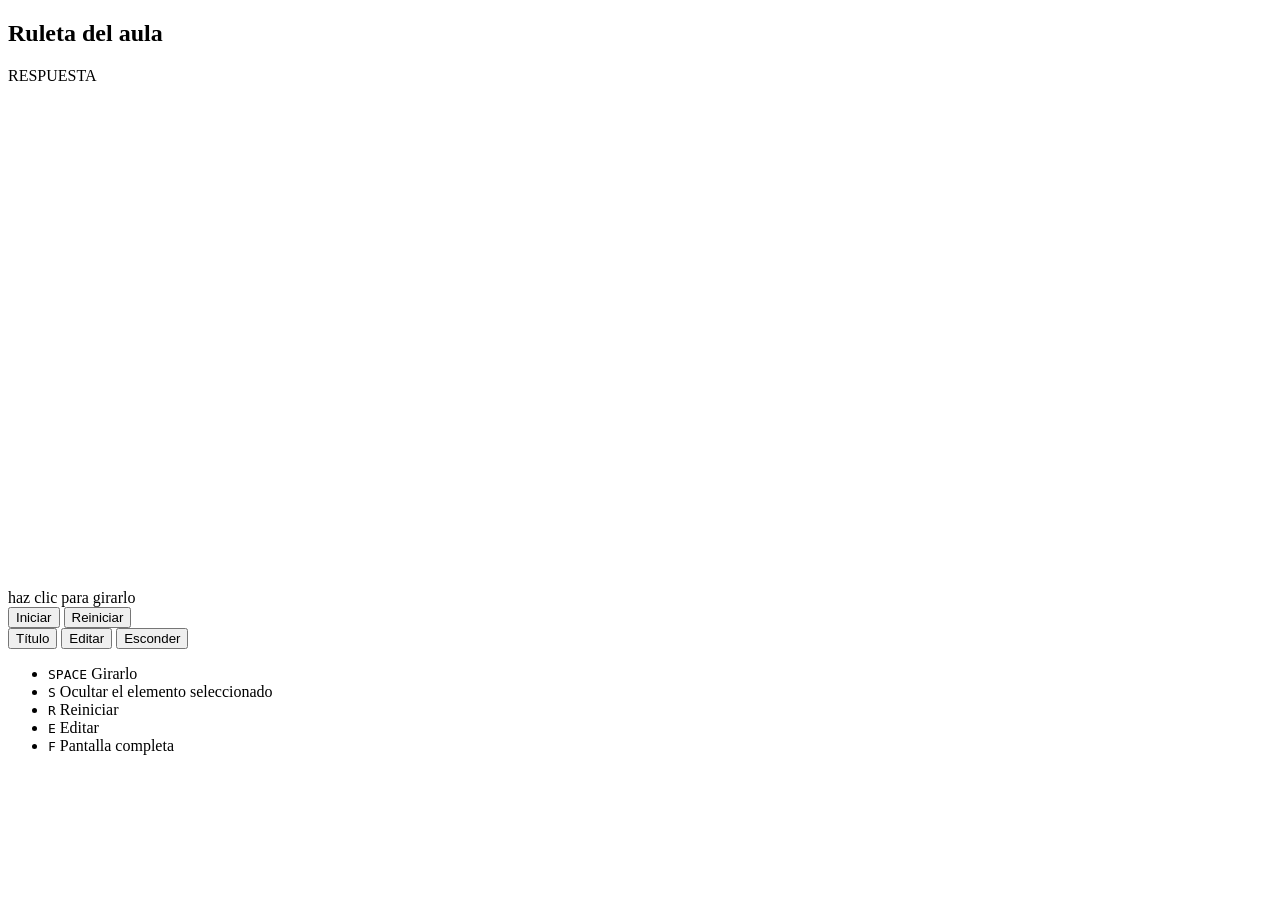
==== ruleta/index.html @ a1c55dbb "Esctructura inicial de la ruleta" ====
<!DOCTYPE html>
<html lang="es">
<head>
  <meta charset="UTF-8">
  <meta name="viewport" content="width=device-width, initial-scale=1">
  <title>Aula Virtual - Ruleta</title>
  <link rel="stylesheet" href="css/estilos.css">
</head>
<body>
  <main class="contenedor">
    <section class="zona-ruleta">
      <h1 id="tituloRuleta">Ruleta del aula</h1>
      <div id="respuesta" class="respuesta">RESPUESTA</div>
      <div class="marco-ruleta">
        <canvas id="lienzoRuleta" width="500" height="500"></canvas>
        <div id="avisoGirar" class="aviso-girar">haz clic para girarlo</div>
      </div>
    </section>

    <section class="zona-panel">
      <div class="botones-superiores">
        <button id="botonIniciar" class="boton-iniciar">Iniciar</button>
        <button id="botonReiniciar" class="boton-reiniciar">Reiniciar</button>
      </div>

      <!-- Vista (modo lectura, permite resaltar en gris) -->
      <div id="vistaElementos" class="caja-elementos" title="Haz clic para editar"></div>
      <!-- Textarea (modo edición) -->
      <textarea id="areaElementos" class="caja-elementos" hidden
        placeholder="Un elemento por línea"></textarea>

      <div class="botones-inferiores">
        <button id="botonTitulo">Título</button>
        <button id="botonEditar">Editar</button>
        <button id="botonEsconder">Esconder</button>
      </div>

      <ul class="atajos">
        <li><kbd>SPACE</kbd> Girarlo</li>
        <li><kbd>S</kbd> Ocultar el elemento seleccionado</li>
        <li><kbd>R</kbd> Reiniciar</li>
        <li><kbd>E</kbd> Editar</li>
        <li><kbd>F</kbd> Pantalla completa</li>
      </ul>
    </section>
  </main>

  <script src="js/ruleta.js"></script>
  <script src="js/editor.js"></script>
</body>
</html>
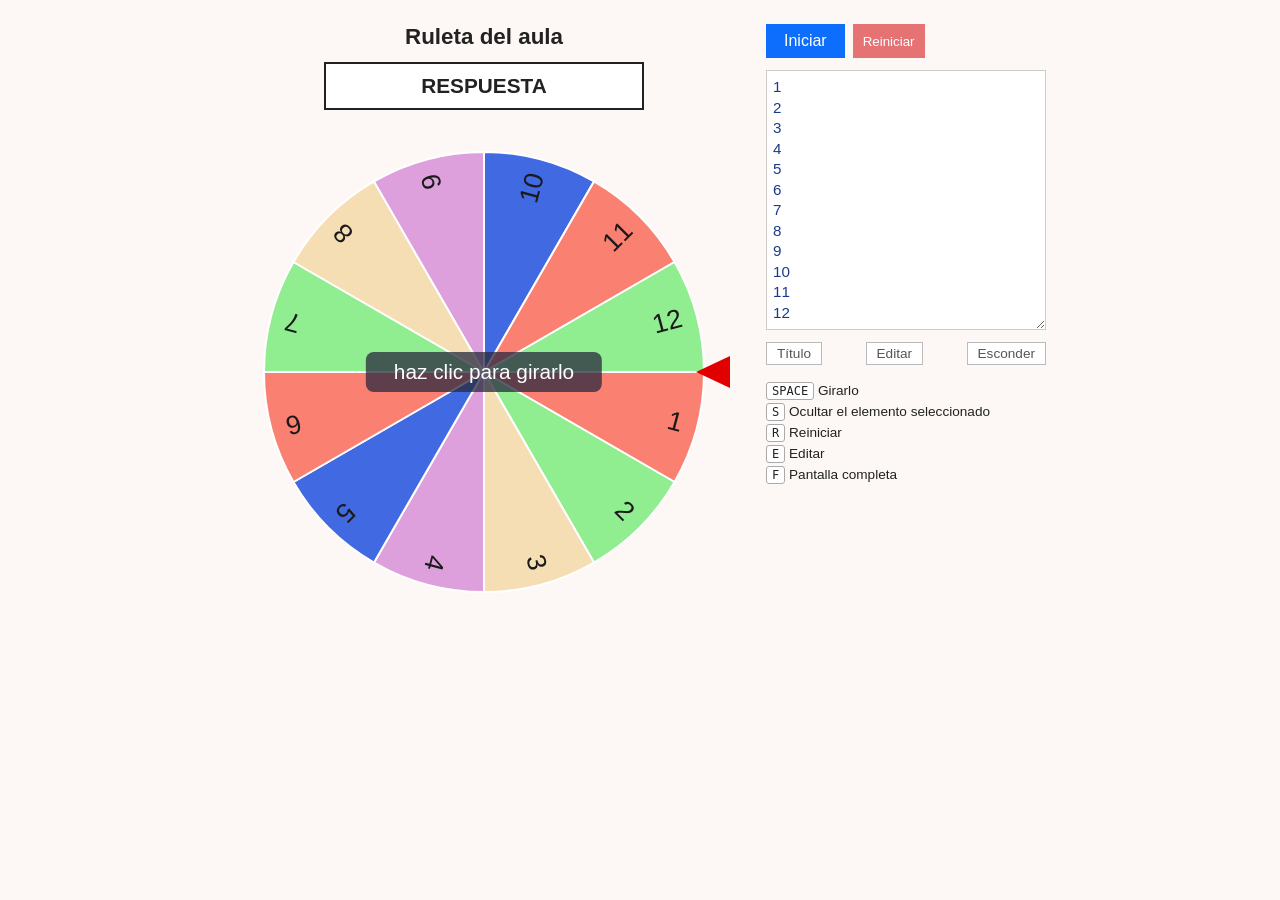
==== commit b83c13be: "correcciones en la ruleta" ====
--- a/ruleta/index.html
+++ b/ruleta/index.html
@@ -4,7 +4,7 @@
   <meta charset="UTF-8">
   <meta name="viewport" content="width=device-width, initial-scale=1">
   <title>Aula Virtual - Ruleta</title>
-  <link rel="stylesheet" href="css/estilos.css">
+  <link rel="stylesheet" href="styles.css">
 </head>
 <body>
   <main class="contenedor">
@@ -45,7 +45,7 @@
     </section>
   </main>
 
-  <script src="js/ruleta.js"></script>
-  <script src="js/editor.js"></script>
+  <script src="main.js"></script>
+  <script src="editor.js"></script>
 </body>
 </html>
--- a/ruleta/styles.css
+++ b/ruleta/styles.css
@@ -0,0 +1,95 @@
+* { box-sizing: border-box; }
+[hidden] { display: none !important; }
+
+body {
+  margin: 0;
+  font-family: "Segoe UI", Arial, sans-serif;
+  background: #fdf8f6;
+  color: #222;
+}
+
+.contenedor {
+  display: flex;
+  flex-wrap: wrap;
+  gap: 32px;
+  justify-content: center;
+  padding: 24px;
+}
+
+/* ---------- Ruleta ---------- */
+.zona-ruleta {
+  display: flex;
+  flex-direction: column;
+  align-items: center;
+  gap: 12px;
+}
+.zona-ruleta h1 { margin: 0; font-size: 1.4rem; }
+
+.respuesta {
+  min-width: 320px;
+  padding: 10px 20px;
+  border: 2px solid #222;
+  background: #fff;
+  text-align: center;
+  font-size: 1.3rem;
+  font-weight: 600;
+}
+
+.marco-ruleta { position: relative; width: min(500px, 90vw); }
+#lienzoRuleta { width: 100%; height: auto; cursor: pointer; display: block; }
+
+.aviso-girar {
+  position: absolute;
+  top: 50%; left: 50%;
+  transform: translate(-50%, -50%);
+  background: rgba(40, 40, 60, 0.75);
+  color: #fff;
+  padding: 8px 28px;
+  border-radius: 8px;
+  font-size: 1.3rem;
+  pointer-events: none; /* deja pasar el clic al canvas */
+}
+
+/* ---------- Panel ---------- */
+.zona-panel { width: 280px; display: flex; flex-direction: column; gap: 12px; }
+
+.botones-superiores { display: flex; gap: 8px; }
+.boton-iniciar {
+  background: #0d6efd; color: #fff; border: none;
+  padding: 8px 18px; font-size: 1rem; cursor: pointer;
+}
+.boton-reiniciar {
+  background: #e57373; color: #fff; border: none;
+  padding: 6px 10px; cursor: pointer;
+}
+
+.caja-elementos {
+  width: 100%;
+  height: 260px;
+  border: 1px solid #ccc;
+  background: #fff;
+  padding: 6px;
+  font-family: inherit;
+  font-size: 0.95rem;
+  line-height: 1.35;
+  overflow-y: auto;
+  resize: vertical;
+}
+#vistaElementos { cursor: text; color: #1a3a8a; }
+.fila-elemento { white-space: pre-wrap; }
+.fila-elemento.oculto { background: #bdbdbd; color: #555; text-decoration: line-through; }
+
+.botones-inferiores { display: flex; justify-content: space-between; }
+.botones-inferiores button {
+  background: #fff; border: 1px solid #bbb; color: #555;
+  padding: 3px 10px; cursor: pointer; font-size: 0.85rem;
+}
+
+.atajos { list-style: none; padding: 0; margin: 0; font-size: 0.85rem; }
+.atajos li { margin: 6px 0; }
+kbd {
+  border: 1px solid #aaa; border-radius: 3px;
+  padding: 1px 5px; background: #fff; font-size: 0.75rem;
+}
+
+button:focus-visible, .caja-elementos:focus-visible { outline: 2px solid #0d6efd; }
